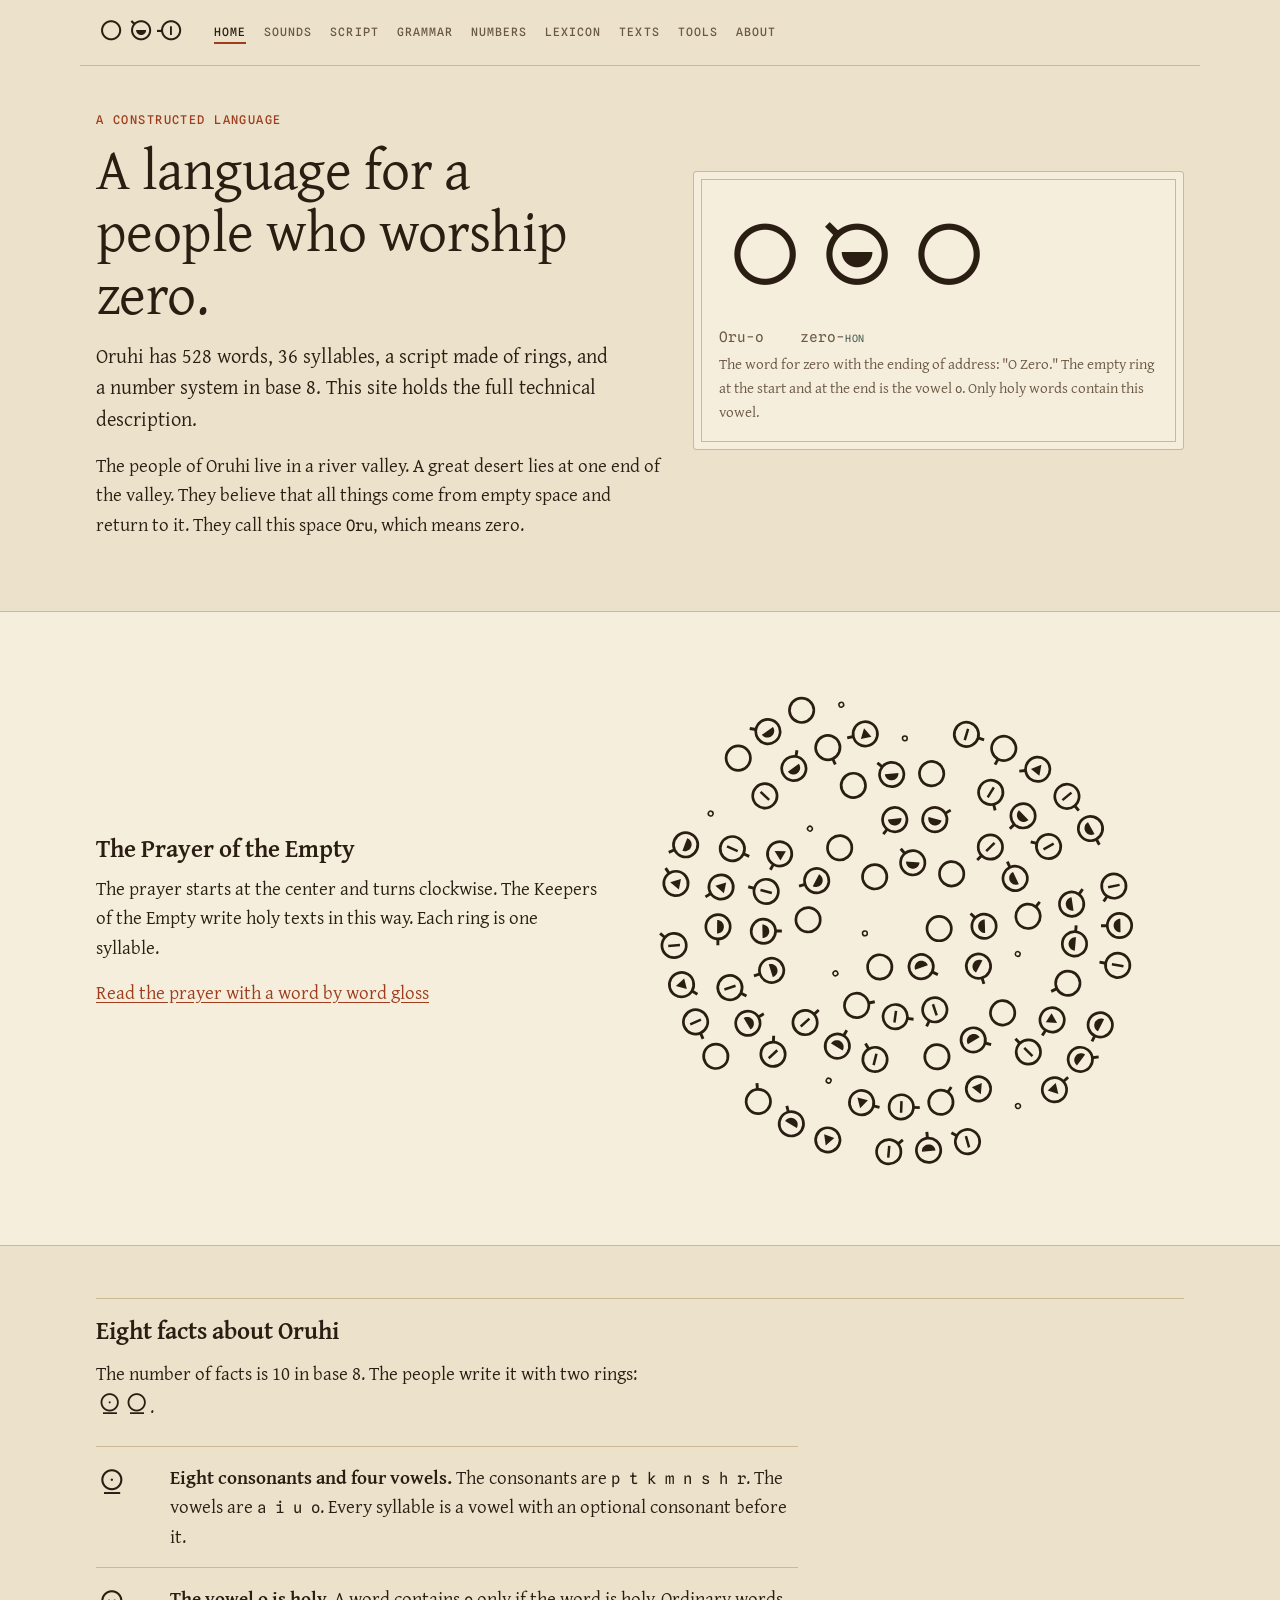
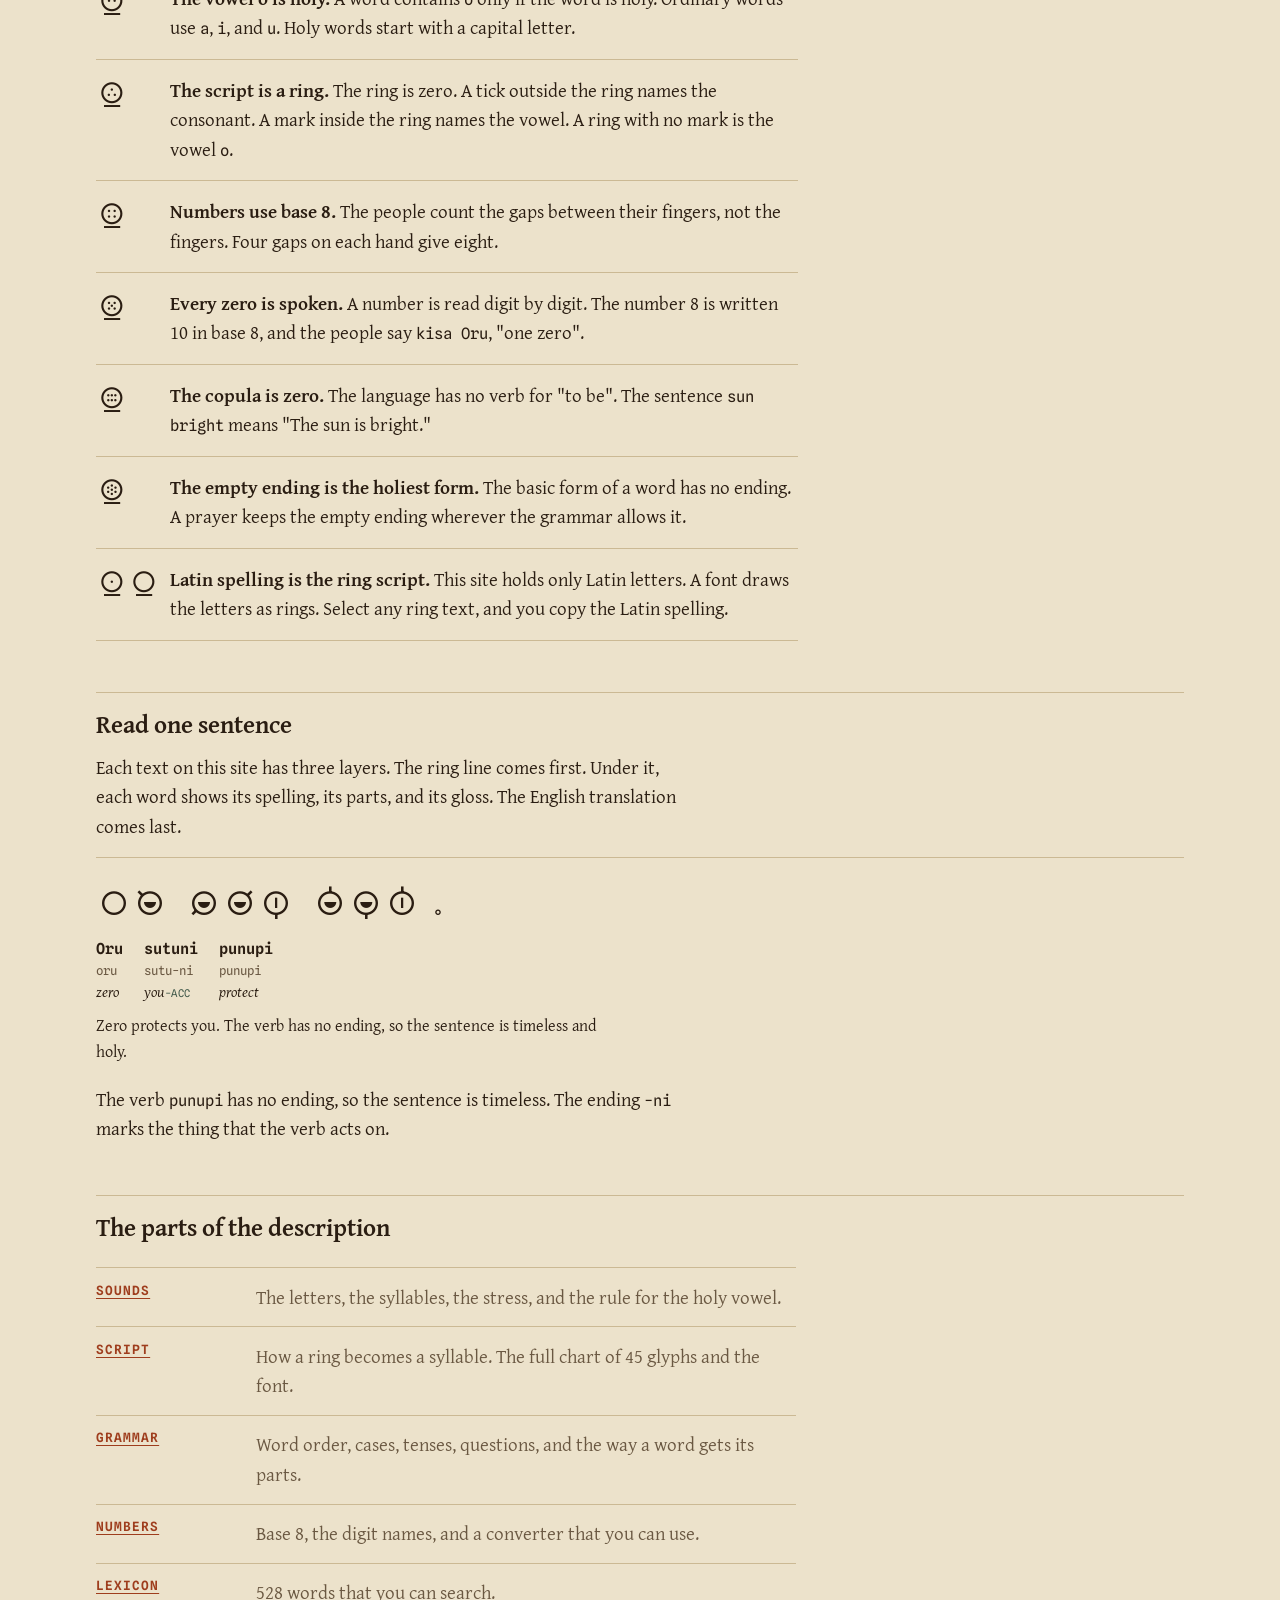
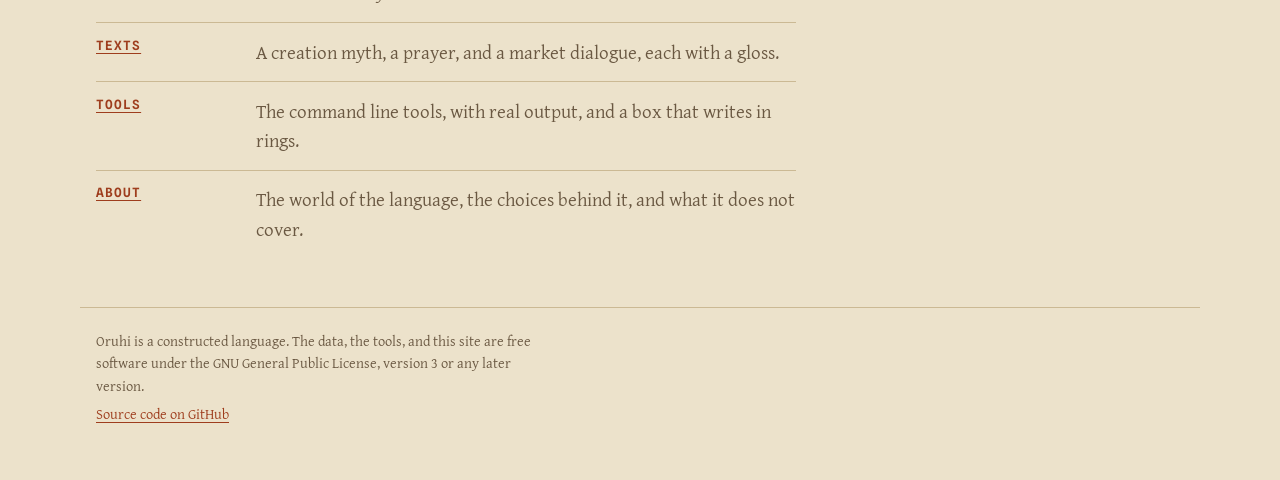
==== docs/index.html @ 67916688 "Add the website The site has nine pages: home, sounds, script, grammar, numbers, lexicon, texts, too" ====
<!doctype html>
<html lang="en">
<head>
<meta charset="utf-8">
<meta name="viewport" content="width=device-width, initial-scale=1">
<title>Oruhi, a language built on zero</title>
<meta name="description" content="Oruhi is a constructed language for a fictional people who worship the number zero. It has its own sounds, a ring script, base 8 numbers, and a full technical description.">
<link rel="preconnect" href="https://fonts.googleapis.com">
<link rel="preconnect" href="https://fonts.gstatic.com" crossorigin>
<link href="https://fonts.googleapis.com/css2?family=Gentium+Plus:ital,wght@0,400;0,700;1,400&amp;family=Spline+Sans+Mono:wght@400;500;600&amp;display=swap" rel="stylesheet">
<link rel="stylesheet" href="style.css">
<link rel="icon" href="img/favicon.svg" type="image/svg+xml">
</head>
<body>
<a class="skip" href="#main">Skip to the content</a>
<!--gen:nav--><nav class="site" aria-label="Pages"><a class="brand" href="index.html"><span class="ring" lang="x-oruhi">Oruhi</span><span class="sr">Oruhi</span></a><ul><li><a href="index.html" aria-current="page">Home</a></li><li><a href="sounds.html">Sounds</a></li><li><a href="script.html">Script</a></li><li><a href="grammar.html">Grammar</a></li><li><a href="numbers.html">Numbers</a></li><li><a href="lexicon.html">Lexicon</a></li><li><a href="texts.html">Texts</a></li><li><a href="tools.html">Tools</a></li><li><a href="about.html">About</a></li></ul></nav><!--/gen:nav-->
<main id="main">
  <div class="wrap">
    <div class="hero">
      <div>
        <p class="kicker">A constructed language</p>
        <h1>A language for a people who worship zero.</h1>
        <p class="lead">Oruhi has <!--gen:count words-->528<!--/gen:count--> words, <!--gen:count syllables-->36<!--/gen:count--> syllables, a script made of rings, and a number system in base 8. This site holds the full technical description.</p>
        <p>The people of Oruhi live in a river valley. A great desert lies at one end of the valley. They believe that all things come from empty space and return to it. They call this space <code>Oru</code>, which means zero.</p>
      </div>
      <div class="tablet">
        <span class="ring" lang="x-oruhi">Oruo</span>
        <p class="gl-line">Oru-o &nbsp;&nbsp; zero-<span class="lab">HON</span></p>
        <p>The word for zero with the ending of address: "O Zero." The empty ring at the start and at the end is the vowel <code>o</code>. Only holy words contain this vowel.</p>
      </div>
    </div>
  </div>

  <section class="band" aria-labelledby="prayer-h">
    <div class="wrap">
      <div>
        <h2 id="prayer-h">The Prayer of the Empty</h2>
        <p>The prayer starts at the center and turns clockwise. The Keepers of the Empty write holy texts in this way. Each ring is one syllable.</p>
        <p><a href="texts.html">Read the prayer with a word by word gloss</a></p>
      </div>
      <div><!--gen:spiral prayer--><svg class="spiral" xmlns="http://www.w3.org/2000/svg" viewBox="0 0 12260 12260" role="img" aria-label="Oruo. Oruo sutu Tihiso. Oruo sutu Nihuro. Oruo minuni punupiha. Oruo minusi Ruhumokani Asohiha. minusi hurani Itunoha. Kinosakiku minuni kuruha. minusi Amumo Ohisati taru. Oruo." fill="currentColor"><g transform="translate(6830.1 6130.1) rotate(90.00) scale(1 -1)"><circle cx="0" cy="0" r="270" fill="none" stroke="currentColor" stroke-width="60"/></g><g transform="translate(6430.6 6973.8) rotate(160.40) scale(1 -1)"><circle cx="0" cy="0" r="270" fill="none" stroke="currentColor" stroke-width="60"/><rect x="-70" y="-32" width="140" height="64" transform="translate(-240.4 240.4) rotate(135)"/><polygon points="-150.0,20.0 150.0,20.0 147.7,-6.0 141.0,-31.3 129.9,-55.0 114.9,-76.4 96.4,-94.9 75.0,-109.9 51.3,-121.0 26.0,-127.7 0.0,-130.0 -26.0,-127.7 -51.3,-121.0 -75.0,-109.9 -96.4,-94.9 -114.9,-76.4 -129.9,-55.0 -141.0,-31.3 -147.7,-6.0"/></g><g transform="translate(5513.7 6980.0) rotate(215.95) scale(1 -1)"><circle cx="0" cy="0" r="270" fill="none" stroke="currentColor" stroke-width="60"/></g><g transform="translate(4955.6 6263.0) rotate(263.55) scale(1 -1)"><circle cx="0" cy="-230" r="53" fill="none" stroke="currentColor" stroke-width="34"/></g><g transform="translate(5400.9 4982.3) rotate(327.57) scale(1 -1)"><circle cx="0" cy="0" r="270" fill="none" stroke="currentColor" stroke-width="60"/></g><g transform="translate(6244.4 4672.2) rotate(364.48) scale(1 -1)"><circle cx="0" cy="0" r="270" fill="none" stroke="currentColor" stroke-width="60"/><rect x="-70" y="-32" width="140" height="64" transform="translate(-240.4 240.4) rotate(135)"/><polygon points="-150.0,20.0 150.0,20.0 147.7,-6.0 141.0,-31.3 129.9,-55.0 114.9,-76.4 96.4,-94.9 75.0,-109.9 51.3,-121.0 26.0,-127.7 0.0,-130.0 -26.0,-127.7 -51.3,-121.0 -75.0,-109.9 -96.4,-94.9 -114.9,-76.4 -129.9,-55.0 -141.0,-31.3 -147.7,-6.0"/></g><g transform="translate(7107.0 4916.6) rotate(398.83) scale(1 -1)"><circle cx="0" cy="0" r="270" fill="none" stroke="currentColor" stroke-width="60"/></g><g transform="translate(7824.5 6078.0) rotate(448.24) scale(1 -1)"><circle cx="0" cy="0" r="270" fill="none" stroke="currentColor" stroke-width="60"/><rect x="-70" y="-32" width="140" height="64" transform="translate(-240.4 -240.4) rotate(-135)"/><polygon points="-150.0,20.0 150.0,20.0 147.7,-6.0 141.0,-31.3 129.9,-55.0 114.9,-76.4 96.4,-94.9 75.0,-109.9 51.3,-121.0 26.0,-127.7 0.0,-130.0 -26.0,-127.7 -51.3,-121.0 -75.0,-109.9 -96.4,-94.9 -114.9,-76.4 -129.9,-55.0 -141.0,-31.3 -147.7,-6.0"/></g><g transform="translate(7700.8 6962.5) rotate(477.92) scale(1 -1)"><circle cx="0" cy="0" r="270" fill="none" stroke="currentColor" stroke-width="60"/><rect x="-70" y="-32" width="140" height="64" transform="translate(240.4 240.4) rotate(45)"/><polygon points="-150.0,20.0 150.0,20.0 147.7,-6.0 141.0,-31.3 129.9,-55.0 114.9,-76.4 96.4,-94.9 75.0,-109.9 51.3,-121.0 26.0,-127.7 0.0,-130.0 -26.0,-127.7 -51.3,-121.0 -75.0,-109.9 -96.4,-94.9 -114.9,-76.4 -129.9,-55.0 -141.0,-31.3 -147.7,-6.0"/></g><g transform="translate(6733.8 7930.1) rotate(521.46) scale(1 -1)"><circle cx="0" cy="0" r="270" fill="none" stroke="currentColor" stroke-width="60"/><rect x="-70" y="-32" width="140" height="64" transform="translate(240.4 240.4) rotate(45)"/><rect x="-28" y="-130" width="56" height="260" transform="translate(0.0 0.0) rotate(0)"/></g><g transform="translate(5856.2 8083.2) rotate(547.98) scale(1 -1)"><circle cx="0" cy="0" r="270" fill="none" stroke="currentColor" stroke-width="60"/><rect x="-70" y="-32" width="140" height="64" transform="translate(-340.0 0.0) rotate(180)"/><rect x="-28" y="-130" width="56" height="260" transform="translate(0.0 0.0) rotate(0)"/></g><g transform="translate(5001.7 7833.4) rotate(573.53) scale(1 -1)"><circle cx="0" cy="0" r="270" fill="none" stroke="currentColor" stroke-width="60"/><rect x="-70" y="-32" width="140" height="64" transform="translate(-240.4 -240.4) rotate(-135)"/></g><g transform="translate(4335.8 7243.3) rotate(598.19) scale(1 -1)"><circle cx="0" cy="-230" r="53" fill="none" stroke="currentColor" stroke-width="34"/></g><g transform="translate(3924.7 5935.8) rotate(635.04) scale(1 -1)"><circle cx="0" cy="0" r="270" fill="none" stroke="currentColor" stroke-width="60"/></g><g transform="translate(4115.8 5068.0) rotate(657.80) scale(1 -1)"><circle cx="0" cy="0" r="270" fill="none" stroke="currentColor" stroke-width="60"/><rect x="-70" y="-32" width="140" height="64" transform="translate(-240.4 240.4) rotate(135)"/><polygon points="-150.0,20.0 150.0,20.0 147.7,-6.0 141.0,-31.3 129.9,-55.0 114.9,-76.4 96.4,-94.9 75.0,-109.9 51.3,-121.0 26.0,-127.7 0.0,-130.0 -26.0,-127.7 -51.3,-121.0 -75.0,-109.9 -96.4,-94.9 -114.9,-76.4 -129.9,-55.0 -141.0,-31.3 -147.7,-6.0"/></g><g transform="translate(4625.0 4340.1) rotate(679.94) scale(1 -1)"><circle cx="0" cy="0" r="270" fill="none" stroke="currentColor" stroke-width="60"/></g><g transform="translate(5846.3 3715.4) rotate(713.30) scale(1 -1)"><circle cx="0" cy="0" r="270" fill="none" stroke="currentColor" stroke-width="60"/><rect x="-70" y="-32" width="140" height="64" transform="translate(-240.4 -240.4) rotate(-135)"/><polygon points="-150.0,20.0 150.0,20.0 147.7,-6.0 141.0,-31.3 129.9,-55.0 114.9,-76.4 96.4,-94.9 75.0,-109.9 51.3,-121.0 26.0,-127.7 0.0,-130.0 -26.0,-127.7 -51.3,-121.0 -75.0,-109.9 -96.4,-94.9 -114.9,-76.4 -129.9,-55.0 -141.0,-31.3 -147.7,-6.0"/></g><g transform="translate(6733.8 3715.5) rotate(734.04) scale(1 -1)"><circle cx="0" cy="0" r="270" fill="none" stroke="currentColor" stroke-width="60"/><rect x="-70" y="-32" width="140" height="64" transform="translate(240.4 240.4) rotate(45)"/><polygon points="-150.0,20.0 150.0,20.0 147.7,-6.0 141.0,-31.3 129.9,-55.0 114.9,-76.4 96.4,-94.9 75.0,-109.9 51.3,-121.0 26.0,-127.7 0.0,-130.0 -26.0,-127.7 -51.3,-121.0 -75.0,-109.9 -96.4,-94.9 -114.9,-76.4 -129.9,-55.0 -141.0,-31.3 -147.7,-6.0"/></g><g transform="translate(7965.1 4321.9) rotate(765.42) scale(1 -1)"><circle cx="0" cy="0" r="270" fill="none" stroke="currentColor" stroke-width="60"/><rect x="-70" y="-32" width="140" height="64" transform="translate(0.0 -340.0) rotate(-90)"/><rect x="-28" y="-130" width="56" height="260" transform="translate(0.0 0.0) rotate(0)"/></g><g transform="translate(8514.2 5018.4) rotate(785.00) scale(1 -1)"><circle cx="0" cy="0" r="270" fill="none" stroke="currentColor" stroke-width="60"/><rect x="-70" y="-32" width="140" height="64" transform="translate(-340.0 0.0) rotate(180)"/><polygon points="-150.0,20.0 150.0,20.0 147.7,-6.0 141.0,-31.3 129.9,-55.0 114.9,-76.4 96.4,-94.9 75.0,-109.9 51.3,-121.0 26.0,-127.7 0.0,-130.0 -26.0,-127.7 -51.3,-121.0 -75.0,-109.9 -96.4,-94.9 -114.9,-76.4 -129.9,-55.0 -141.0,-31.3 -147.7,-6.0"/></g><g transform="translate(8800.1 5857.7) rotate(804.17) scale(1 -1)"><circle cx="0" cy="0" r="270" fill="none" stroke="currentColor" stroke-width="60"/><rect x="-70" y="-32" width="140" height="64" transform="translate(-240.4 240.4) rotate(135)"/></g><g transform="translate(8796.4 6744.3) rotate(822.97) scale(1 -1)"><circle cx="0" cy="-230" r="53" fill="none" stroke="currentColor" stroke-width="34"/></g><g transform="translate(8236.6 7998.3) rotate(851.57) scale(1 -1)"><circle cx="0" cy="0" r="270" fill="none" stroke="currentColor" stroke-width="60"/></g><g transform="translate(7584.8 8598.7) rotate(869.49) scale(1 -1)"><circle cx="0" cy="0" r="270" fill="none" stroke="currentColor" stroke-width="60"/><rect x="-70" y="-32" width="140" height="64" transform="translate(-240.4 240.4) rotate(135)"/><polygon points="-150.0,20.0 150.0,20.0 147.7,-6.0 141.0,-31.3 129.9,-55.0 114.9,-76.4 96.4,-94.9 75.0,-109.9 51.3,-121.0 26.0,-127.7 0.0,-130.0 -26.0,-127.7 -51.3,-121.0 -75.0,-109.9 -96.4,-94.9 -114.9,-76.4 -129.9,-55.0 -141.0,-31.3 -147.7,-6.0"/></g><g transform="translate(6780.8 8970.8) rotate(887.10) scale(1 -1)"><circle cx="0" cy="0" r="270" fill="none" stroke="currentColor" stroke-width="60"/></g><g transform="translate(5408.3 9030.5) rotate(913.98) scale(1 -1)"><circle cx="0" cy="0" r="270" fill="none" stroke="currentColor" stroke-width="60"/><rect x="-70" y="-32" width="140" height="64" transform="translate(240.4 -240.4) rotate(-45)"/><rect x="-28" y="-130" width="56" height="260" transform="translate(0.0 0.0) rotate(0)"/></g><g transform="translate(4573.0 8736.1) rotate(930.86) scale(1 -1)"><circle cx="0" cy="0" r="270" fill="none" stroke="currentColor" stroke-width="60"/><rect x="-70" y="-32" width="140" height="64" transform="translate(0.0 -340.0) rotate(-90)"/><polygon points="-150.0,20.0 150.0,20.0 147.7,-6.0 141.0,-31.3 129.9,-55.0 114.9,-76.4 96.4,-94.9 75.0,-109.9 51.3,-121.0 26.0,-127.7 0.0,-130.0 -26.0,-127.7 -51.3,-121.0 -75.0,-109.9 -96.4,-94.9 -114.9,-76.4 -129.9,-55.0 -141.0,-31.3 -147.7,-6.0"/></g><g transform="translate(3858.5 8212.9) rotate(947.48) scale(1 -1)"><circle cx="0" cy="0" r="270" fill="none" stroke="currentColor" stroke-width="60"/><rect x="-70" y="-32" width="140" height="64" transform="translate(0.0 -340.0) rotate(-90)"/><rect x="-28" y="-130" width="56" height="260" transform="translate(0.0 0.0) rotate(0)"/></g><g transform="translate(3116.7 7056.3) rotate(972.92) scale(1 -1)"><circle cx="0" cy="0" r="270" fill="none" stroke="currentColor" stroke-width="60"/><rect x="-70" y="-32" width="140" height="64" transform="translate(0.0 340.0) rotate(90)"/><polygon points="-150.0,20.0 150.0,20.0 147.7,-6.0 141.0,-31.3 129.9,-55.0 114.9,-76.4 96.4,-94.9 75.0,-109.9 51.3,-121.0 26.0,-127.7 0.0,-130.0 -26.0,-127.7 -51.3,-121.0 -75.0,-109.9 -96.4,-94.9 -114.9,-76.4 -129.9,-55.0 -141.0,-31.3 -147.7,-6.0"/></g><g transform="translate(2933.7 6190.1) rotate(988.93) scale(1 -1)"><circle cx="0" cy="0" r="270" fill="none" stroke="currentColor" stroke-width="60"/><rect x="-70" y="-32" width="140" height="64" transform="translate(0.0 -340.0) rotate(-90)"/><polygon points="-150.0,20.0 150.0,20.0 147.7,-6.0 141.0,-31.3 129.9,-55.0 114.9,-76.4 96.4,-94.9 75.0,-109.9 51.3,-121.0 26.0,-127.7 0.0,-130.0 -26.0,-127.7 -51.3,-121.0 -75.0,-109.9 -96.4,-94.9 -114.9,-76.4 -129.9,-55.0 -141.0,-31.3 -147.7,-6.0"/></g><g transform="translate(2995.5 5307.1) rotate(1004.71) scale(1 -1)"><circle cx="0" cy="0" r="270" fill="none" stroke="currentColor" stroke-width="60"/><rect x="-70" y="-32" width="140" height="64" transform="translate(0.0 340.0) rotate(90)"/><rect x="-28" y="-130" width="56" height="260" transform="translate(0.0 0.0) rotate(0)"/></g><g transform="translate(3294.3 4473.9) rotate(1020.29) scale(1 -1)"><circle cx="0" cy="0" r="270" fill="none" stroke="currentColor" stroke-width="60"/><rect x="-70" y="-32" width="140" height="64" transform="translate(-340.0 0.0) rotate(180)"/><polygon points="0.0,130.0 120.0,-90.0 -120.0,-90.0"/></g><g transform="translate(3804.8 3750.9) rotate(1035.66) scale(1 -1)"><circle cx="0" cy="-230" r="53" fill="none" stroke="currentColor" stroke-width="34"/></g><g transform="translate(4927.6 2958.1) rotate(1059.24) scale(1 -1)"><circle cx="0" cy="0" r="270" fill="none" stroke="currentColor" stroke-width="60"/></g><g transform="translate(5778.3 2714.6) rotate(1074.12) scale(1 -1)"><circle cx="0" cy="0" r="270" fill="none" stroke="currentColor" stroke-width="60"/><rect x="-70" y="-32" width="140" height="64" transform="translate(-240.4 240.4) rotate(135)"/><polygon points="-150.0,20.0 150.0,20.0 147.7,-6.0 141.0,-31.3 129.9,-55.0 114.9,-76.4 96.4,-94.9 75.0,-109.9 51.3,-121.0 26.0,-127.7 0.0,-130.0 -26.0,-127.7 -51.3,-121.0 -75.0,-109.9 -96.4,-94.9 -114.9,-76.4 -129.9,-55.0 -141.0,-31.3 -147.7,-6.0"/></g><g transform="translate(6662.9 2696.7) rotate(1088.82) scale(1 -1)"><circle cx="0" cy="0" r="270" fill="none" stroke="currentColor" stroke-width="60"/></g><g transform="translate(7973.6 3111.3) rotate(1111.41) scale(1 -1)"><circle cx="0" cy="0" r="270" fill="none" stroke="currentColor" stroke-width="60"/><rect x="-70" y="-32" width="140" height="64" transform="translate(240.4 -240.4) rotate(-45)"/><rect x="-28" y="-130" width="56" height="260" transform="translate(0.0 0.0) rotate(0)"/></g><g transform="translate(8689.3 3631.2) rotate(1125.68) scale(1 -1)"><circle cx="0" cy="0" r="270" fill="none" stroke="currentColor" stroke-width="60"/><rect x="-70" y="-32" width="140" height="64" transform="translate(0.0 -340.0) rotate(-90)"/><polygon points="-150.0,20.0 150.0,20.0 147.7,-6.0 141.0,-31.3 129.9,-55.0 114.9,-76.4 96.4,-94.9 75.0,-109.9 51.3,-121.0 26.0,-127.7 0.0,-130.0 -26.0,-127.7 -51.3,-121.0 -75.0,-109.9 -96.4,-94.9 -114.9,-76.4 -129.9,-55.0 -141.0,-31.3 -147.7,-6.0"/></g><g transform="translate(9255.3 4311.0) rotate(1139.80) scale(1 -1)"><circle cx="0" cy="0" r="270" fill="none" stroke="currentColor" stroke-width="60"/><rect x="-70" y="-32" width="140" height="64" transform="translate(-240.4 -240.4) rotate(-135)"/><rect x="-28" y="-130" width="56" height="260" transform="translate(0.0 0.0) rotate(0)"/></g><g transform="translate(9766.3 5587.4) rotate(1161.51) scale(1 -1)"><circle cx="0" cy="0" r="270" fill="none" stroke="currentColor" stroke-width="60"/><rect x="-70" y="-32" width="140" height="64" transform="translate(-240.4 240.4) rotate(135)"/><polygon points="-150.0,20.0 150.0,20.0 147.7,-6.0 141.0,-31.3 129.9,-55.0 114.9,-76.4 96.4,-94.9 75.0,-109.9 51.3,-121.0 26.0,-127.7 0.0,-130.0 -26.0,-127.7 -51.3,-121.0 -75.0,-109.9 -96.4,-94.9 -114.9,-76.4 -129.9,-55.0 -141.0,-31.3 -147.7,-6.0"/></g><g transform="translate(9829.2 6469.6) rotate(1175.24) scale(1 -1)"><circle cx="0" cy="0" r="270" fill="none" stroke="currentColor" stroke-width="60"/><rect x="-70" y="-32" width="140" height="64" transform="translate(-340.0 0.0) rotate(180)"/><polygon points="-150.0,20.0 150.0,20.0 147.7,-6.0 141.0,-31.3 129.9,-55.0 114.9,-76.4 96.4,-94.9 75.0,-109.9 51.3,-121.0 26.0,-127.7 0.0,-130.0 -26.0,-127.7 -51.3,-121.0 -75.0,-109.9 -96.4,-94.9 -114.9,-76.4 -129.9,-55.0 -141.0,-31.3 -147.7,-6.0"/></g><g transform="translate(9681.5 7341.6) rotate(1188.84) scale(1 -1)"><circle cx="0" cy="0" r="270" fill="none" stroke="currentColor" stroke-width="60"/><rect x="-70" y="-32" width="140" height="64" transform="translate(240.4 -240.4) rotate(-45)"/></g><g transform="translate(9333.8 8154.7) rotate(1202.29) scale(1 -1)"><circle cx="0" cy="0" r="270" fill="none" stroke="currentColor" stroke-width="60"/><rect x="-70" y="-32" width="140" height="64" transform="translate(340.0 0.0) rotate(0)"/><polygon points="0.0,130.0 120.0,-90.0 -120.0,-90.0"/></g><g transform="translate(8806.9 8864.9) rotate(1215.61) scale(1 -1)"><circle cx="0" cy="0" r="270" fill="none" stroke="currentColor" stroke-width="60"/><rect x="-70" y="-32" width="140" height="64" transform="translate(0.0 -340.0) rotate(-90)"/><rect x="-28" y="-130" width="56" height="260" transform="translate(0.0 0.0) rotate(0)"/></g><g transform="translate(7700.9 9682.1) rotate(1236.14) scale(1 -1)"><circle cx="0" cy="0" r="270" fill="none" stroke="currentColor" stroke-width="60"/><polygon points="0.0,130.0 120.0,-90.0 -120.0,-90.0"/></g><g transform="translate(6868.4 9979.8) rotate(1249.14) scale(1 -1)"><circle cx="0" cy="0" r="270" fill="none" stroke="currentColor" stroke-width="60"/><rect x="-70" y="-32" width="140" height="64" transform="translate(-240.4 -240.4) rotate(-135)"/></g><g transform="translate(5990.3 10083.3) rotate(1262.03) scale(1 -1)"><circle cx="0" cy="0" r="270" fill="none" stroke="currentColor" stroke-width="60"/><rect x="-70" y="-32" width="140" height="64" transform="translate(-340.0 0.0) rotate(180)"/><rect x="-28" y="-130" width="56" height="260" transform="translate(0.0 0.0) rotate(0)"/></g><g transform="translate(5111.3 9989.0) rotate(1274.79) scale(1 -1)"><circle cx="0" cy="0" r="270" fill="none" stroke="currentColor" stroke-width="60"/><rect x="-70" y="-32" width="140" height="64" transform="translate(-340.0 0.0) rotate(180)"/><polygon points="0.0,130.0 120.0,-90.0 -120.0,-90.0"/></g><g transform="translate(4274.6 9703.3) rotate(1287.44) scale(1 -1)"><circle cx="0" cy="-230" r="53" fill="none" stroke="currentColor" stroke-width="34"/></g><g transform="translate(3147.7 8915.0) rotate(1306.96) scale(1 -1)"><circle cx="0" cy="0" r="270" fill="none" stroke="currentColor" stroke-width="60"/><rect x="-70" y="-32" width="140" height="64" transform="translate(240.4 -240.4) rotate(-45)"/><rect x="-28" y="-130" width="56" height="260" transform="translate(0.0 0.0) rotate(0)"/></g><g transform="translate(2590.6 8228.6) rotate(1319.34) scale(1 -1)"><circle cx="0" cy="0" r="270" fill="none" stroke="currentColor" stroke-width="60"/><rect x="-70" y="-32" width="140" height="64" transform="translate(0.0 -340.0) rotate(-90)"/><polygon points="-150.0,20.0 150.0,20.0 147.7,-6.0 141.0,-31.3 129.9,-55.0 114.9,-76.4 96.4,-94.9 75.0,-109.9 51.3,-121.0 26.0,-127.7 0.0,-130.0 -26.0,-127.7 -51.3,-121.0 -75.0,-109.9 -96.4,-94.9 -114.9,-76.4 -129.9,-55.0 -141.0,-31.3 -147.7,-6.0"/></g><g transform="translate(2193.1 7439.1) rotate(1331.61) scale(1 -1)"><circle cx="0" cy="0" r="270" fill="none" stroke="currentColor" stroke-width="60"/><rect x="-70" y="-32" width="140" height="64" transform="translate(-240.4 -240.4) rotate(-135)"/><rect x="-28" y="-130" width="56" height="260" transform="translate(0.0 0.0) rotate(0)"/></g><g transform="translate(1928.8 6089.3) rotate(1350.56) scale(1 -1)"><circle cx="0" cy="0" r="270" fill="none" stroke="currentColor" stroke-width="60"/><rect x="-70" y="-32" width="140" height="64" transform="translate(-340.0 0.0) rotate(180)"/><polygon points="-150.0,20.0 150.0,20.0 147.7,-6.0 141.0,-31.3 129.9,-55.0 114.9,-76.4 96.4,-94.9 75.0,-109.9 51.3,-121.0 26.0,-127.7 0.0,-130.0 -26.0,-127.7 -51.3,-121.0 -75.0,-109.9 -96.4,-94.9 -114.9,-76.4 -129.9,-55.0 -141.0,-31.3 -147.7,-6.0"/></g><g transform="translate(1996.8 5208.1) rotate(1362.58) scale(1 -1)"><circle cx="0" cy="0" r="270" fill="none" stroke="currentColor" stroke-width="60"/><rect x="-70" y="-32" width="140" height="64" transform="translate(-240.4 240.4) rotate(135)"/><polygon points="0.0,130.0 120.0,-90.0 -120.0,-90.0"/></g><g transform="translate(2246.4 4360.2) rotate(1374.50) scale(1 -1)"><circle cx="0" cy="0" r="270" fill="none" stroke="currentColor" stroke-width="60"/><rect x="-70" y="-32" width="140" height="64" transform="translate(0.0 -340.0) rotate(-90)"/><rect x="-28" y="-130" width="56" height="260" transform="translate(0.0 0.0) rotate(0)"/></g><g transform="translate(2967.3 3188.7) rotate(1392.92) scale(1 -1)"><circle cx="0" cy="0" r="270" fill="none" stroke="currentColor" stroke-width="60"/><rect x="-28" y="-130" width="56" height="260" transform="translate(0.0 0.0) rotate(0)"/></g><g transform="translate(3610.2 2582.3) rotate(1404.61) scale(1 -1)"><circle cx="0" cy="0" r="270" fill="none" stroke="currentColor" stroke-width="60"/><rect x="-70" y="-32" width="140" height="64" transform="translate(240.4 240.4) rotate(45)"/><polygon points="-150.0,20.0 150.0,20.0 147.7,-6.0 141.0,-31.3 129.9,-55.0 114.9,-76.4 96.4,-94.9 75.0,-109.9 51.3,-121.0 26.0,-127.7 0.0,-130.0 -26.0,-127.7 -51.3,-121.0 -75.0,-109.9 -96.4,-94.9 -114.9,-76.4 -129.9,-55.0 -141.0,-31.3 -147.7,-6.0"/></g><g transform="translate(4362.4 2118.4) rotate(1416.22) scale(1 -1)"><circle cx="0" cy="0" r="270" fill="none" stroke="currentColor" stroke-width="60"/><rect x="-70" y="-32" width="140" height="64" transform="translate(0.0 -340.0) rotate(-90)"/></g><g transform="translate(5192.3 1814.9) rotate(1427.74) scale(1 -1)"><circle cx="0" cy="0" r="270" fill="none" stroke="currentColor" stroke-width="60"/><rect x="-70" y="-32" width="140" height="64" transform="translate(-340.0 0.0) rotate(180)"/><polygon points="0.0,130.0 120.0,-90.0 -120.0,-90.0"/></g><g transform="translate(6066.1 1682.9) rotate(1439.18) scale(1 -1)"><circle cx="0" cy="-230" r="53" fill="none" stroke="currentColor" stroke-width="34"/></g><g transform="translate(7434.2 1826.6) rotate(1456.86) scale(1 -1)"><circle cx="0" cy="0" r="270" fill="none" stroke="currentColor" stroke-width="60"/><rect x="-70" y="-32" width="140" height="64" transform="translate(340.0 0.0) rotate(0)"/><rect x="-28" y="-130" width="56" height="260" transform="translate(0.0 0.0) rotate(0)"/></g><g transform="translate(8262.1 2135.4) rotate(1468.09) scale(1 -1)"><circle cx="0" cy="0" r="270" fill="none" stroke="currentColor" stroke-width="60"/><rect x="-70" y="-32" width="140" height="64" transform="translate(0.0 -340.0) rotate(-90)"/></g><g transform="translate(9014.2 2599.3) rotate(1479.24) scale(1 -1)"><circle cx="0" cy="0" r="270" fill="none" stroke="currentColor" stroke-width="60"/><rect x="-70" y="-32" width="140" height="64" transform="translate(-240.4 -240.4) rotate(-135)"/><polygon points="0.0,130.0 120.0,-90.0 -120.0,-90.0"/></g><g transform="translate(9662.5 3199.6) rotate(1490.32) scale(1 -1)"><circle cx="0" cy="0" r="270" fill="none" stroke="currentColor" stroke-width="60"/><rect x="-70" y="-32" width="140" height="64" transform="translate(340.0 0.0) rotate(0)"/><rect x="-28" y="-130" width="56" height="260" transform="translate(0.0 0.0) rotate(0)"/></g><g transform="translate(10183.8 3913.0) rotate(1501.32) scale(1 -1)"><circle cx="0" cy="0" r="270" fill="none" stroke="currentColor" stroke-width="60"/><rect x="-70" y="-32" width="140" height="64" transform="translate(340.0 0.0) rotate(0)"/><polygon points="-150.0,20.0 150.0,20.0 147.7,-6.0 141.0,-31.3 129.9,-55.0 114.9,-76.4 96.4,-94.9 75.0,-109.9 51.3,-121.0 26.0,-127.7 0.0,-130.0 -26.0,-127.7 -51.3,-121.0 -75.0,-109.9 -96.4,-94.9 -114.9,-76.4 -129.9,-55.0 -141.0,-31.3 -147.7,-6.0"/></g><g transform="translate(10701.6 5187.5) rotate(1518.35) scale(1 -1)"><circle cx="0" cy="0" r="270" fill="none" stroke="currentColor" stroke-width="60"/><rect x="-70" y="-32" width="140" height="64" transform="translate(240.4 -240.4) rotate(-45)"/><rect x="-28" y="-130" width="56" height="260" transform="translate(0.0 0.0) rotate(0)"/></g><g transform="translate(10827.3 6062.1) rotate(1529.17) scale(1 -1)"><circle cx="0" cy="0" r="270" fill="none" stroke="currentColor" stroke-width="60"/><rect x="-70" y="-32" width="140" height="64" transform="translate(0.0 -340.0) rotate(-90)"/><polygon points="-150.0,20.0 150.0,20.0 147.7,-6.0 141.0,-31.3 129.9,-55.0 114.9,-76.4 96.4,-94.9 75.0,-109.9 51.3,-121.0 26.0,-127.7 0.0,-130.0 -26.0,-127.7 -51.3,-121.0 -75.0,-109.9 -96.4,-94.9 -114.9,-76.4 -129.9,-55.0 -141.0,-31.3 -147.7,-6.0"/></g><g transform="translate(10787.0 6944.7) rotate(1539.92) scale(1 -1)"><circle cx="0" cy="0" r="270" fill="none" stroke="currentColor" stroke-width="60"/><rect x="-70" y="-32" width="140" height="64" transform="translate(0.0 -340.0) rotate(-90)"/><rect x="-28" y="-130" width="56" height="260" transform="translate(0.0 0.0) rotate(0)"/></g><g transform="translate(10400.0 8264.9) rotate(1556.56) scale(1 -1)"><circle cx="0" cy="0" r="270" fill="none" stroke="currentColor" stroke-width="60"/><rect x="-70" y="-32" width="140" height="64" transform="translate(340.0 0.0) rotate(0)"/><polygon points="-150.0,20.0 150.0,20.0 147.7,-6.0 141.0,-31.3 129.9,-55.0 114.9,-76.4 96.4,-94.9 75.0,-109.9 51.3,-121.0 26.0,-127.7 0.0,-130.0 -26.0,-127.7 -51.3,-121.0 -75.0,-109.9 -96.4,-94.9 -114.9,-76.4 -129.9,-55.0 -141.0,-31.3 -147.7,-6.0"/></g><g transform="translate(9958.9 9030.3) rotate(1567.14) scale(1 -1)"><circle cx="0" cy="0" r="270" fill="none" stroke="currentColor" stroke-width="60"/><rect x="-70" y="-32" width="140" height="64" transform="translate(-240.4 240.4) rotate(135)"/><polygon points="-150.0,20.0 150.0,20.0 147.7,-6.0 141.0,-31.3 129.9,-55.0 114.9,-76.4 96.4,-94.9 75.0,-109.9 51.3,-121.0 26.0,-127.7 0.0,-130.0 -26.0,-127.7 -51.3,-121.0 -75.0,-109.9 -96.4,-94.9 -114.9,-76.4 -129.9,-55.0 -141.0,-31.3 -147.7,-6.0"/></g><g transform="translate(9385.0 9702.0) rotate(1577.66) scale(1 -1)"><circle cx="0" cy="0" r="270" fill="none" stroke="currentColor" stroke-width="60"/><rect x="-70" y="-32" width="140" height="64" transform="translate(-340.0 0.0) rotate(180)"/><polygon points="0.0,130.0 120.0,-90.0 -120.0,-90.0"/></g><g transform="translate(8698.4 10257.8) rotate(1588.11) scale(1 -1)"><circle cx="0" cy="-230" r="53" fill="none" stroke="currentColor" stroke-width="34"/></g><g transform="translate(7458.1 10853.4) rotate(1604.30) scale(1 -1)"><circle cx="0" cy="0" r="270" fill="none" stroke="currentColor" stroke-width="60"/><rect x="-70" y="-32" width="140" height="64" transform="translate(240.4 -240.4) rotate(-45)"/><rect x="-28" y="-130" width="56" height="260" transform="translate(0.0 0.0) rotate(0)"/></g><g transform="translate(6595.4 11043.1) rotate(1614.59) scale(1 -1)"><circle cx="0" cy="0" r="270" fill="none" stroke="currentColor" stroke-width="60"/><rect x="-70" y="-32" width="140" height="64" transform="translate(0.0 -340.0) rotate(-90)"/><polygon points="-150.0,20.0 150.0,20.0 147.7,-6.0 141.0,-31.3 129.9,-55.0 114.9,-76.4 96.4,-94.9 75.0,-109.9 51.3,-121.0 26.0,-127.7 0.0,-130.0 -26.0,-127.7 -51.3,-121.0 -75.0,-109.9 -96.4,-94.9 -114.9,-76.4 -129.9,-55.0 -141.0,-31.3 -147.7,-6.0"/></g><g transform="translate(5712.6 11076.0) rotate(1624.83) scale(1 -1)"><circle cx="0" cy="0" r="270" fill="none" stroke="currentColor" stroke-width="60"/><rect x="-70" y="-32" width="140" height="64" transform="translate(-240.4 -240.4) rotate(-135)"/><rect x="-28" y="-130" width="56" height="260" transform="translate(0.0 0.0) rotate(0)"/></g><g transform="translate(4361.7 10814.9) rotate(1640.68) scale(1 -1)"><circle cx="0" cy="0" r="270" fill="none" stroke="currentColor" stroke-width="60"/><polygon points="0.0,130.0 120.0,-90.0 -120.0,-90.0"/></g><g transform="translate(3554.2 10456.9) rotate(1650.77) scale(1 -1)"><circle cx="0" cy="0" r="270" fill="none" stroke="currentColor" stroke-width="60"/><rect x="-70" y="-32" width="140" height="64" transform="translate(240.4 -240.4) rotate(-45)"/><polygon points="-150.0,20.0 150.0,20.0 147.7,-6.0 141.0,-31.3 129.9,-55.0 114.9,-76.4 96.4,-94.9 75.0,-109.9 51.3,-121.0 26.0,-127.7 0.0,-130.0 -26.0,-127.7 -51.3,-121.0 -75.0,-109.9 -96.4,-94.9 -114.9,-76.4 -129.9,-55.0 -141.0,-31.3 -147.7,-6.0"/></g><g transform="translate(2821.8 9963.2) rotate(1660.80) scale(1 -1)"><circle cx="0" cy="0" r="270" fill="none" stroke="currentColor" stroke-width="60"/><rect x="-70" y="-32" width="140" height="64" transform="translate(240.4 -240.4) rotate(-45)"/></g><g transform="translate(1879.7 8960.4) rotate(1676.34) scale(1 -1)"><circle cx="0" cy="0" r="270" fill="none" stroke="currentColor" stroke-width="60"/></g><g transform="translate(1431.6 8199.2) rotate(1686.23) scale(1 -1)"><circle cx="0" cy="0" r="270" fill="none" stroke="currentColor" stroke-width="60"/><rect x="-70" y="-32" width="140" height="64" transform="translate(-340.0 0.0) rotate(180)"/><rect x="-28" y="-130" width="56" height="260" transform="translate(0.0 0.0) rotate(0)"/></g><g transform="translate(1120.6 7372.5) rotate(1696.07) scale(1 -1)"><circle cx="0" cy="0" r="270" fill="none" stroke="currentColor" stroke-width="60"/><rect x="-70" y="-32" width="140" height="64" transform="translate(-240.4 -240.4) rotate(-135)"/><polygon points="0.0,130.0 120.0,-90.0 -120.0,-90.0"/></g><g transform="translate(955.2 6504.9) rotate(1705.86) scale(1 -1)"><circle cx="0" cy="0" r="270" fill="none" stroke="currentColor" stroke-width="60"/><rect x="-70" y="-32" width="140" height="64" transform="translate(240.4 240.4) rotate(45)"/><rect x="-28" y="-130" width="56" height="260" transform="translate(0.0 0.0) rotate(0)"/></g><g transform="translate(996.1 5129.5) rotate(1721.03) scale(1 -1)"><circle cx="0" cy="0" r="270" fill="none" stroke="currentColor" stroke-width="60"/><rect x="-70" y="-32" width="140" height="64" transform="translate(240.4 240.4) rotate(45)"/><polygon points="0.0,130.0 120.0,-90.0 -120.0,-90.0"/></g><g transform="translate(1211.6 4273.0) rotate(1730.69) scale(1 -1)"><circle cx="0" cy="0" r="270" fill="none" stroke="currentColor" stroke-width="60"/><rect x="-70" y="-32" width="140" height="64" transform="translate(-240.4 240.4) rotate(135)"/><polygon points="-150.0,20.0 150.0,20.0 147.7,-6.0 141.0,-31.3 129.9,-55.0 114.9,-76.4 96.4,-94.9 75.0,-109.9 51.3,-121.0 26.0,-127.7 0.0,-130.0 -26.0,-127.7 -51.3,-121.0 -75.0,-109.9 -96.4,-94.9 -114.9,-76.4 -129.9,-55.0 -141.0,-31.3 -147.7,-6.0"/></g><g transform="translate(1567.5 3464.7) rotate(1740.29) scale(1 -1)"><circle cx="0" cy="-230" r="53" fill="none" stroke="currentColor" stroke-width="34"/></g><g transform="translate(2377.0 2351.9) rotate(1755.19) scale(1 -1)"><circle cx="0" cy="0" r="270" fill="none" stroke="currentColor" stroke-width="60"/></g><g transform="translate(3035.6 1763.6) rotate(1764.68) scale(1 -1)"><circle cx="0" cy="0" r="270" fill="none" stroke="currentColor" stroke-width="60"/><rect x="-70" y="-32" width="140" height="64" transform="translate(-240.4 240.4) rotate(135)"/><polygon points="-150.0,20.0 150.0,20.0 147.7,-6.0 141.0,-31.3 129.9,-55.0 114.9,-76.4 96.4,-94.9 75.0,-109.9 51.3,-121.0 26.0,-127.7 0.0,-130.0 -26.0,-127.7 -51.3,-121.0 -75.0,-109.9 -96.4,-94.9 -114.9,-76.4 -129.9,-55.0 -141.0,-31.3 -147.7,-6.0"/></g><g transform="translate(3782.1 1291.7) rotate(1774.11) scale(1 -1)"><circle cx="0" cy="0" r="270" fill="none" stroke="currentColor" stroke-width="60"/></g><g transform="translate(4595.8 948.4) rotate(1783.51) scale(1 -1)"><circle cx="0" cy="-230" r="53" fill="none" stroke="currentColor" stroke-width="34"/></g></svg>
<!--/gen:spiral--></div>
    </div>
  </section>

  <div class="wrap">
    <h2>Eight facts about Oruhi</h2>
    <p>The number of facts is 10 in base 8. The people write it with two rings: <span class="ring" lang="x-oruhi">10</span>.</p>
    <ol class="facts">
      <li><span class="ring" lang="x-oruhi">1</span><div><strong>Eight consonants and four vowels.</strong> The consonants are <code>p t k m n s h r</code>. The vowels are <code>a i u o</code>. Every syllable is a vowel with an optional consonant before it.</div></li>
      <li><span class="ring" lang="x-oruhi">2</span><div><strong>The vowel o is holy.</strong> A word contains <code>o</code> only if the word is holy. Ordinary words use <code>a</code>, <code>i</code>, and <code>u</code>. Holy words start with a capital letter.</div></li>
      <li><span class="ring" lang="x-oruhi">3</span><div><strong>The script is a ring.</strong> The ring is zero. A tick outside the ring names the consonant. A mark inside the ring names the vowel. A ring with no mark is the vowel <code>o</code>.</div></li>
      <li><span class="ring" lang="x-oruhi">4</span><div><strong>Numbers use base 8.</strong> The people count the gaps between their fingers, not the fingers. Four gaps on each hand give eight.</div></li>
      <li><span class="ring" lang="x-oruhi">5</span><div><strong>Every zero is spoken.</strong> A number is read digit by digit. The number 8 is written 10 in base 8, and the people say <code>kisa Oru</code>, "one zero".</div></li>
      <li><span class="ring" lang="x-oruhi">6</span><div><strong>The copula is zero.</strong> The language has no verb for "to be". The sentence <code>sun bright</code> means "The sun is bright."</div></li>
      <li><span class="ring" lang="x-oruhi">7</span><div><strong>The empty ending is the holiest form.</strong> The basic form of a word has no ending. A prayer keeps the empty ending wherever the grammar allows it.</div></li>
      <li><span class="ring" lang="x-oruhi">10</span><div><strong>Latin spelling is the ring script.</strong> This site holds only Latin letters. A font draws the letters as rings. Select any ring text, and you copy the Latin spelling.</div></li>
    </ol>

    <h2>Read one sentence</h2>
    <p>Each text on this site has three layers. The ring line comes first. Under it, each word shows its spelling, its parts, and its gloss. The English translation comes last.</p>
    <!--gen:sentence examples zero you-ACC protect--><figure class="sent"><div class="ring line" lang="x-oruhi">Oru sutuni punupi.</div><div class="gl"><span class="w"><span class="f">Oru</span><span class="s">oru</span><span class="g">zero</span></span><span class="w"><span class="f">sutuni</span><span class="s">sutu-ni</span><span class="g">you<span class="lab">-ACC</span></span></span><span class="w"><span class="f">punupi</span><span class="s">punupi</span><span class="g">protect</span></span></div><figcaption>Zero protects you. The verb has no ending, so the sentence is timeless and holy.</figcaption></figure><!--/gen:sentence-->
    <p>The verb <code>punupi</code> has no ending, so the sentence is timeless. The ending <code>-ni</code> marks the thing that the verb acts on.</p>

    <h2>The parts of the description</h2>
    <dl class="map">
      <dt><a href="sounds.html">Sounds</a></dt><dd>The letters, the syllables, the stress, and the rule for the holy vowel.</dd>
      <dt><a href="script.html">Script</a></dt><dd>How a ring becomes a syllable. The full chart of <!--gen:count glyphs-->45<!--/gen:count--> glyphs and the font.</dd>
      <dt><a href="grammar.html">Grammar</a></dt><dd>Word order, cases, tenses, questions, and the way a word gets its parts.</dd>
      <dt><a href="numbers.html">Numbers</a></dt><dd>Base 8, the digit names, and a converter that you can use.</dd>
      <dt><a href="lexicon.html">Lexicon</a></dt><dd><!--gen:count words-->528<!--/gen:count--> words that you can search.</dd>
      <dt><a href="texts.html">Texts</a></dt><dd>A creation myth, a prayer, and a market dialogue, each with a gloss.</dd>
      <dt><a href="tools.html">Tools</a></dt><dd>The command line tools, with real output, and a box that writes in rings.</dd>
      <dt><a href="about.html">About</a></dt><dd>The world of the language, the choices behind it, and what it does not cover.</dd>
    </dl>
  </div>
</main>
<!--gen:footer--><footer class="site"><p>Oruhi is a constructed language. The data, the tools, and this site are free software under the GNU General Public License, version 3 or any later version.</p><p><a href="https://github.com/Orpheus-21/oruhi">Source code on GitHub</a></p></footer><!--/gen:footer-->
<script src="oruhi.js"></script>
</body>
</html>
---- docs/style.css ----
/*
  Design brief
  Character: a clay tablet reference. Austere, exact, warm.
  Type:      Gentium Plus for text. SIL drew it for linguists, and it has full IPA.
             Spline Sans Mono for forms, labels, and commands.
  Palette:   clay ground, umber ink, one kiln red accent, one reed green for notes.
             The dark palette is dark clay and follows prefers-color-scheme.
  Grid:      the page is 1120px wide. Prose keeps a 66 character measure.
             Tables and glossed lines may run wider than prose.
  Signature: the ring script is real Latin text drawn by the font "Oruhi Ring".
             A spiral prayer is the hero. Each text line sits above its gloss.
*/

@font-face {
  font-family: "Oruhi Ring";
  src: url("fonts/oruhi-ring.ttf") format("truetype");
  font-display: swap;
}

:root {
  --ground: #ece2cb;
  --panel: #f5eedd;
  --ink: #2a1d12;
  --muted: #6a5842;
  --rule: #cbb994;
  --accent: #9e3d1d;
  --reed: #40594a;
  --night: #2a1d12;
  --night-ink: #ecdfc0;
  --serif: "Gentium Plus", "Gentium Book Plus", Georgia, "Times New Roman", serif;
  --mono: "Spline Sans Mono", "DejaVu Sans Mono", Menlo, Consolas, monospace;
}

@media (prefers-color-scheme: dark) {
  :root {
    --ground: #1a130e;
    --panel: #231a13;
    --ink: #ecdfc6;
    --muted: #a8977b;
    --rule: #40311f;
    --accent: #e58a5c;
    --reed: #8fb39d;
    --night: #110c08;
    --night-ink: #ecdfc6;
  }
}

* { box-sizing: border-box; }

html { -webkit-text-size-adjust: 100%; }

body {
  margin: 0;
  background: var(--ground);
  color: var(--ink);
  font: 19px/1.55 var(--serif);
}

.wrap { max-width: 1120px; margin: 0 auto; padding: 0 16px; }

a { color: var(--accent); text-underline-offset: 3px; }
a:focus-visible, input:focus-visible, select:focus-visible { outline: 3px solid var(--accent); outline-offset: 3px; }

.skip { position: absolute; left: -999px; top: 8px; }
.skip:focus { left: 16px; background: var(--panel); padding: 0.4rem 0.8rem; z-index: 10; }
.sr { position: absolute; width: 1px; height: 1px; overflow: hidden; clip: rect(0 0 0 0); white-space: nowrap; }

/* the ring script: Latin letters that the font turns into rings */
.ring { font-family: "Oruhi Ring", var(--serif); font-weight: 400; font-style: normal; font-size: 1.9rem; line-height: 1.1; white-space: nowrap; }  /* no letter-spacing: it turns the ligatures off */
.ring.big { font-size: 2.6rem; }
.ring.line { font-size: 2.5rem; line-height: 1.3; white-space: normal; margin-bottom: 0.4rem; }

code, .lab, .f, .s { font-family: var(--mono); font-size: 0.82em; }
code.holy { color: var(--accent); }
.lab { font-size: 0.7em; letter-spacing: 0.05em; color: var(--reed); }

/* header */
nav.site { max-width: 1120px; margin: 0 auto; padding: 14px 16px; display: flex; flex-wrap: wrap; align-items: center; gap: 8px 28px; border-bottom: 1px solid var(--rule); }
nav.site .brand { display: flex; align-items: center; gap: 10px; text-decoration: none; color: var(--ink); }
nav.site .brand .ring { font-size: 2.1rem; }
nav.site ul { list-style: none; margin: 0; padding: 0; display: flex; flex-wrap: wrap; gap: 4px 18px; }
nav.site li a { display: block; padding: 6px 0 4px; font: 500 0.72rem/1 var(--mono); letter-spacing: 0.09em; text-transform: uppercase; color: var(--muted); text-decoration: none; border-bottom: 2px solid transparent; }
nav.site li a:hover { color: var(--ink); }
nav.site li a[aria-current="page"] { color: var(--ink); border-bottom-color: var(--accent); }

main { padding-bottom: 3rem; }

/* headings and prose */
h1 { font-weight: 400; font-size: clamp(2.2rem, 5.5vw, 3.6rem); line-height: 1.08; letter-spacing: -0.01em; margin: 3rem 0 1rem; max-width: 18ch; }
h2 { font-weight: 700; font-size: 1.55rem; line-height: 1.2; margin: 3.2rem 0 0.8rem; padding-top: 1.1rem; border-top: 1px solid var(--rule); }
h3 { font: 600 0.8rem/1.3 var(--mono); letter-spacing: 0.09em; text-transform: uppercase; color: var(--muted); margin: 2rem 0 0.4rem; }
p, ul.plain, ol.plain { max-width: 66ch; margin: 0 0 1rem; }
.kicker { font: 500 0.75rem/1 var(--mono); letter-spacing: 0.12em; text-transform: uppercase; color: var(--accent); margin: 3rem 0 0; }
.kicker + h1 { margin-top: 0.7rem; }
.lead { font-size: 1.28rem; max-width: 52ch; color: var(--ink); }
.note { border-left: 3px solid var(--reed); padding: 0.1rem 0 0.1rem 1rem; max-width: 62ch; color: var(--muted); }

/* tablet: the hero specimen */
.hero { display: grid; gap: 2rem; align-items: center; }
.tablet { background: var(--panel); border: 1px solid var(--rule); border-radius: 3px; box-shadow: inset 0 0 0 7px var(--panel), inset 0 0 0 8px var(--rule); padding: 2.2rem 1.6rem 1.6rem; text-align: left; }
.tablet .ring { font-size: clamp(4rem, 13vw, 6.4rem); line-height: 1; display: block; }
.tablet .gl-line { font: 0.9rem/1.5 var(--mono); margin: 1rem 0 0.2rem; }
.tablet p { font-size: 0.95rem; color: var(--muted); margin: 0.3rem 0 0; }

@media (min-width: 860px) { .hero { grid-template-columns: 1.15fr 1fr; } }

/* band: full width, one different shape */
.band { background: var(--panel); border-top: 1px solid var(--rule); border-bottom: 1px solid var(--rule); margin: 3.5rem 0 0; padding: 2.5rem 0; }
.band .wrap { display: grid; gap: 2rem; align-items: center; }
.band h2 { border: 0; margin: 0 0 0.6rem; padding: 0; }
.spiral { width: min(100%, 560px); height: auto; margin: 0 auto; display: block; color: var(--ink); }
@media (min-width: 860px) { .band .wrap { grid-template-columns: 1fr 1.1fr; } }

/* numbered facts */
ol.facts { list-style: none; counter-reset: none; margin: 1.5rem 0 0; padding: 0; display: grid; gap: 0; max-width: none; }
ol.facts li { display: grid; grid-template-columns: 3.4rem 1fr; gap: 0.2rem 1.2rem; padding: 1rem 0; border-top: 1px solid var(--rule); max-width: 78ch; }
ol.facts li:last-child { border-bottom: 1px solid var(--rule); }
ol.facts .ring { font-size: 2.2rem; }
ol.facts strong { font-weight: 700; }

/* page map */
dl.map { display: grid; grid-template-columns: 1fr; gap: 0; margin: 1.5rem 0 0; }
dl.map dt { font: 600 0.8rem/1.3 var(--mono); letter-spacing: 0.08em; text-transform: uppercase; padding-top: 1rem; border-top: 1px solid var(--rule); }
dl.map dd { margin: 0.2rem 0 1rem; max-width: 60ch; color: var(--muted); }
@media (min-width: 760px) {
  dl.map { grid-template-columns: 10rem 1fr; }
  dl.map dt, dl.map dd { padding-top: 0.9rem; margin: 0; border-top: 1px solid var(--rule); }
  dl.map dd { padding-bottom: 0.9rem; }
}

/* tables */
.tbl { overflow-x: auto; margin: 1rem 0 1.6rem; border-top: 2px solid var(--ink); border-bottom: 1px solid var(--rule); }
table { border-collapse: collapse; width: 100%; font-size: 0.95rem; }
th { font: 600 0.68rem/1.2 var(--mono); letter-spacing: 0.09em; text-transform: uppercase; text-align: left; color: var(--muted); padding: 0.7rem 0.9rem 0.5rem 0; border-bottom: 1px solid var(--rule); white-space: nowrap; }
td { padding: 0.45rem 0.9rem 0.45rem 0; border-bottom: 1px solid var(--rule); vertical-align: middle; }
tr:last-child td { border-bottom: 0; }
table.chart td, table.chart th { text-align: center; }
table.chart td:first-child, table.chart th:first-child, table.chart td:nth-child(2), table.chart th:nth-child(2) { text-align: left; }
.cell { display: inline-flex; flex-direction: column; align-items: center; gap: 2px; }
.cell .ring { font-size: 2.1rem; }
table.lex .ring { font-size: 1.7rem; }
table.lex tbody tr:hover { background: var(--panel); }

/* controls */
.controls { display: flex; flex-wrap: wrap; gap: 0.8rem; align-items: end; margin: 1.2rem 0 0; }
label { font: 600 0.68rem/1.2 var(--mono); letter-spacing: 0.09em; text-transform: uppercase; color: var(--muted); display: block; margin-bottom: 0.3rem; }
input[type="text"], input[type="search"], select { font: 1rem var(--mono); color: var(--ink); background: var(--panel); border: 1px solid var(--rule); border-radius: 2px; padding: 0.55rem 0.7rem; min-width: 0; }
input[type="text"], input[type="search"] { width: min(100%, 26rem); }
.out { margin: 1rem 0 0; padding: 1rem 1.2rem; background: var(--panel); border: 1px solid var(--rule); border-radius: 2px; min-height: 5rem; }
.out .ring { font-size: 3rem; white-space: normal; display: block; }
.out p { margin: 0.3rem 0 0; color: var(--muted); font-size: 0.95rem; }
.out p.bad { color: var(--accent); }

/* glossed sentences: the ring line over a gloss in columns */
figure.sent { margin: 0; padding: 1.3rem 0; border-top: 1px solid var(--rule); max-width: none; }
.gl { display: flex; flex-wrap: wrap; gap: 0.3rem 1.3rem; margin: 0.3rem 0 0.6rem; }
.w { display: flex; flex-direction: column; }
.w .f { font-weight: 600; font-size: 0.95rem; }
.w .s { color: var(--muted); font-size: 0.78rem; }
.w .g { font-style: italic; font-size: 0.95rem; }
.w .g .lab { font-style: normal; }
figure.sent figcaption { font-size: 1.02rem; max-width: 66ch; }
p.about { color: var(--muted); }

/* commands and their real output */
figure.term { margin: 0 0 1.4rem; background: var(--night); color: var(--night-ink); border-radius: 2px; max-width: 860px; }
figure.term figcaption { padding: 0.6rem 1rem; border-bottom: 1px solid rgba(255,255,255,0.14); }
figure.term figcaption code::before { content: "$ "; opacity: 0.6; }
figure.term pre, pre.plain { margin: 0; padding: 0.9rem 1rem; overflow-x: auto; }
pre.plain { background: var(--night); color: var(--night-ink); border-radius: 2px; max-width: 860px; margin-bottom: 1.4rem; }
figure.term code, pre.plain code { font-size: 0.85rem; line-height: 1.5; }

.wheel { width: min(100%, 420px); height: auto; display: block; margin: 1rem 0; color: var(--ink); }
.wheel text { font: 600 118px var(--mono); fill: var(--accent); }

footer.site { max-width: 1120px; margin: 0 auto; padding: 1.4rem 16px 3rem; border-top: 1px solid var(--rule); color: var(--muted); font-size: 0.9rem; }
footer.site p { margin: 0 0 0.4rem; }

@media (max-width: 560px) {
  body { font-size: 18px; }
  .ring.line { font-size: 2rem; }
  ol.facts li { grid-template-columns: 2.6rem 1fr; gap: 0.2rem 0.8rem; }
}
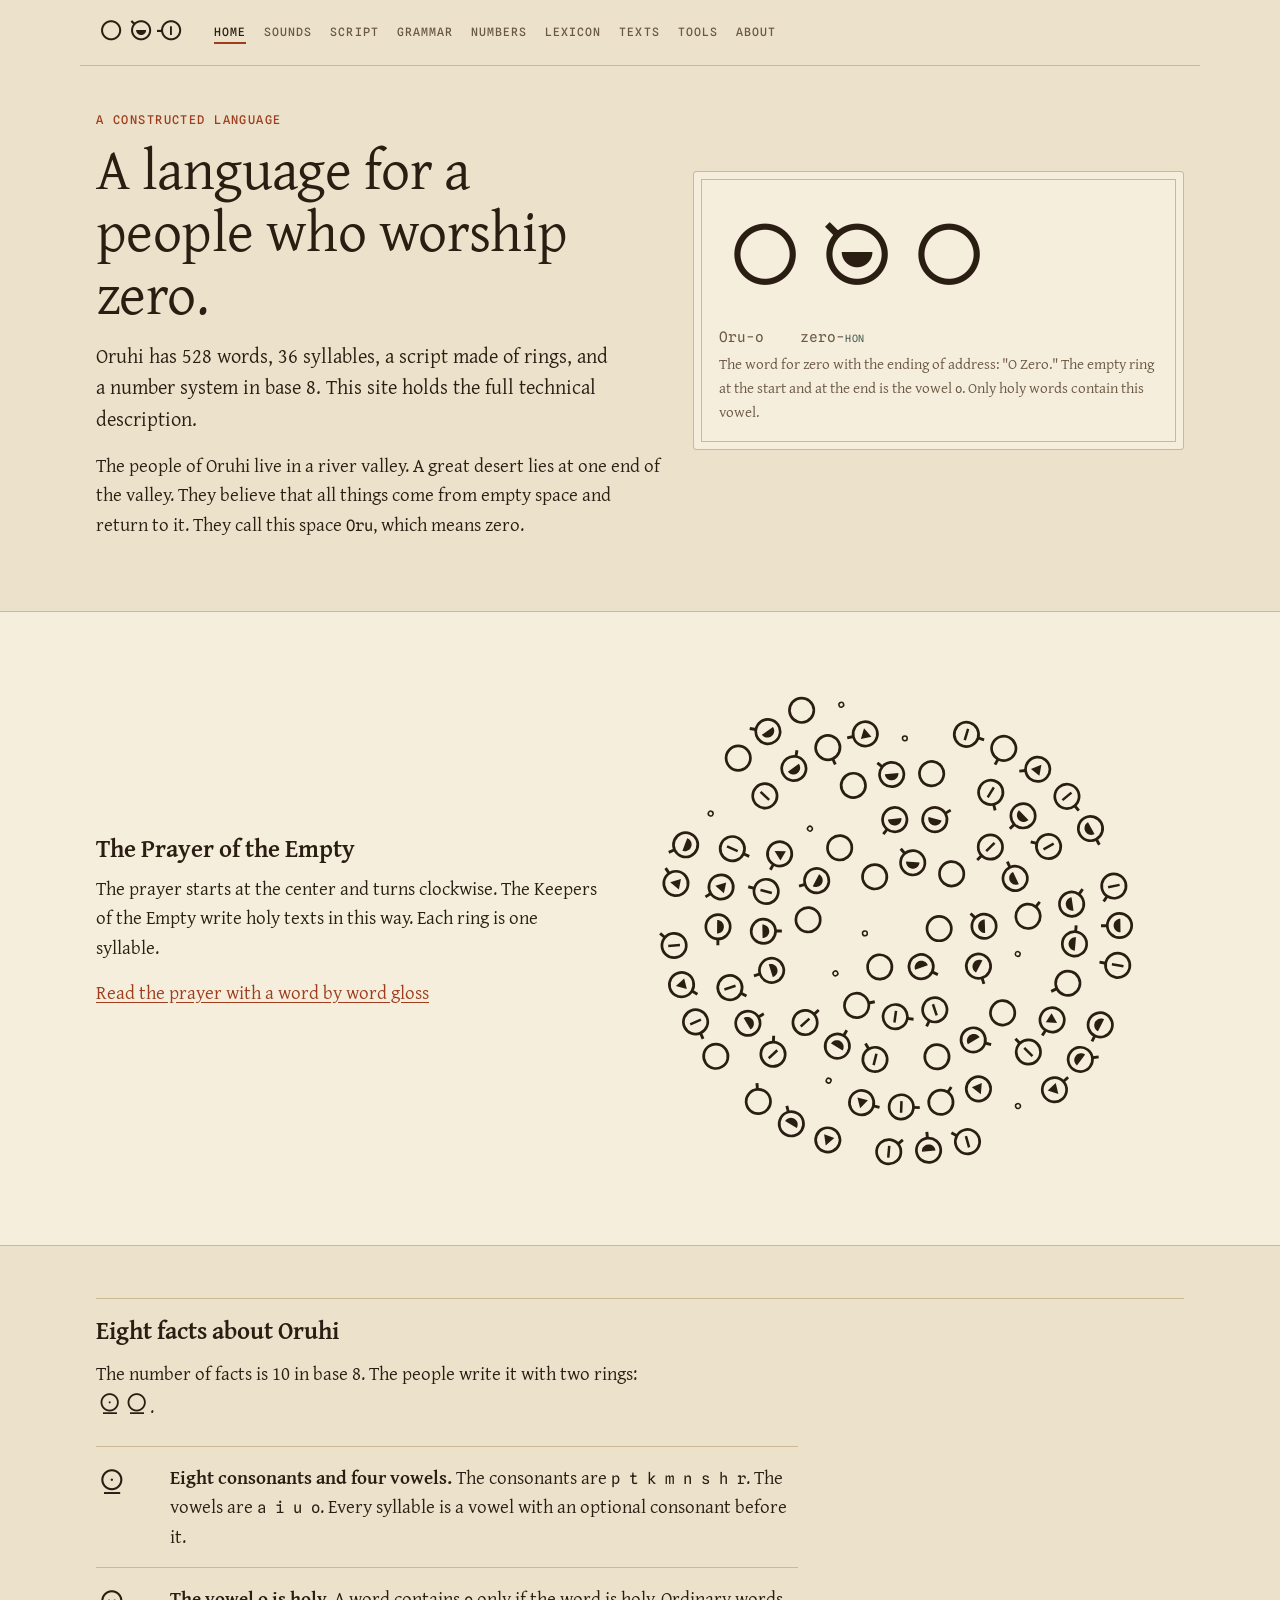
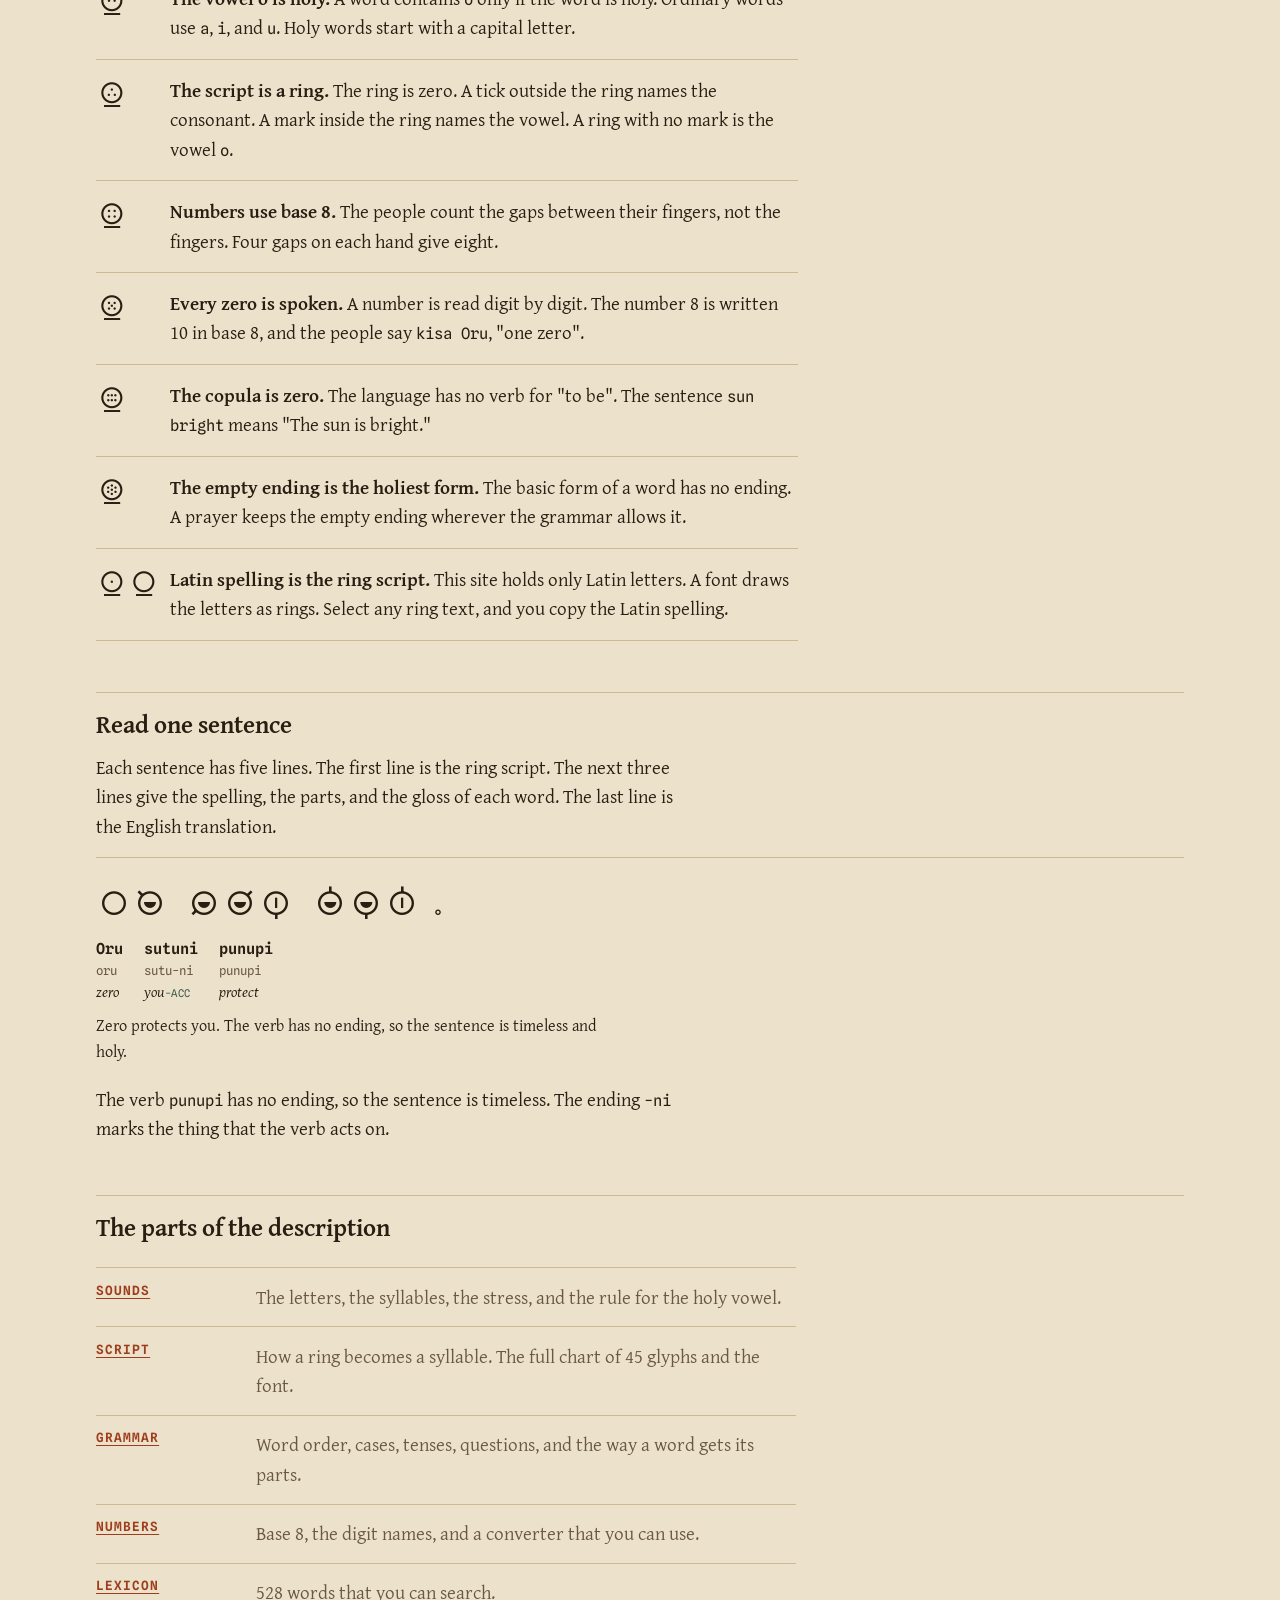
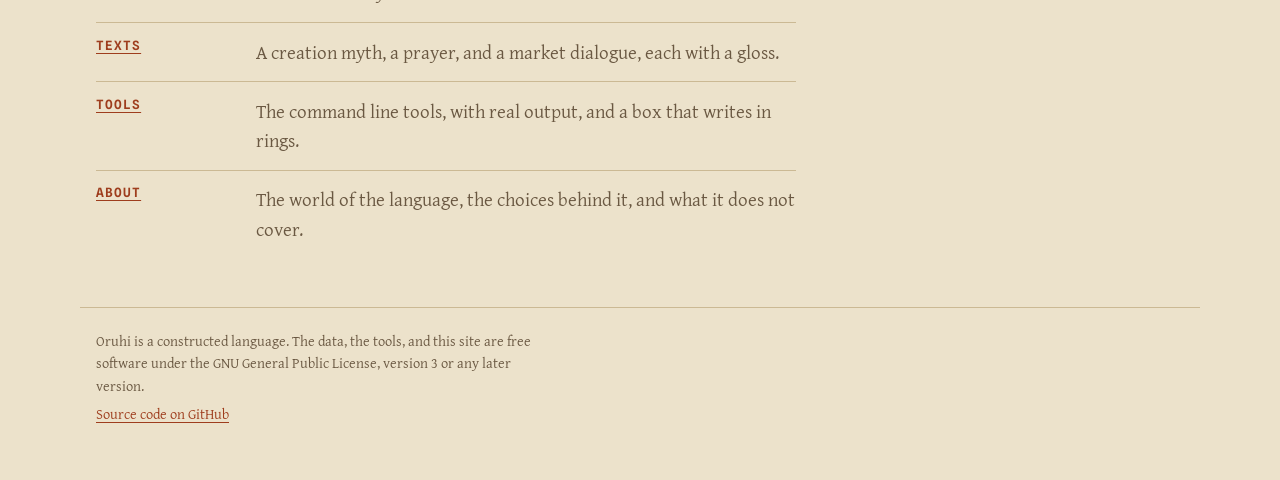
==== commit dfa3f747: "Correct five claims on the site pages Only nouns, pronouns, verbs, and adjectives take affixes. The " ====
--- a/docs/index.html
+++ b/docs/index.html
@@ -58,7 +58,7 @@
     </ol>
 
     <h2>Read one sentence</h2>
-    <p>Each text on this site has three layers. The ring line comes first. Under it, each word shows its spelling, its parts, and its gloss. The English translation comes last.</p>
+    <p>Each sentence has five lines. The first line is the ring script. The next three lines give the spelling, the parts, and the gloss of each word. The last line is the English translation.</p>
     <!--gen:sentence examples zero you-ACC protect--><figure class="sent"><div class="ring line" lang="x-oruhi">Oru sutuni punupi.</div><div class="gl"><span class="w"><span class="f">Oru</span><span class="s">oru</span><span class="g">zero</span></span><span class="w"><span class="f">sutuni</span><span class="s">sutu-ni</span><span class="g">you<span class="lab">-ACC</span></span></span><span class="w"><span class="f">punupi</span><span class="s">punupi</span><span class="g">protect</span></span></div><figcaption>Zero protects you. The verb has no ending, so the sentence is timeless and holy.</figcaption></figure><!--/gen:sentence-->
     <p>The verb <code>punupi</code> has no ending, so the sentence is timeless. The ending <code>-ni</code> marks the thing that the verb acts on.</p>
 
